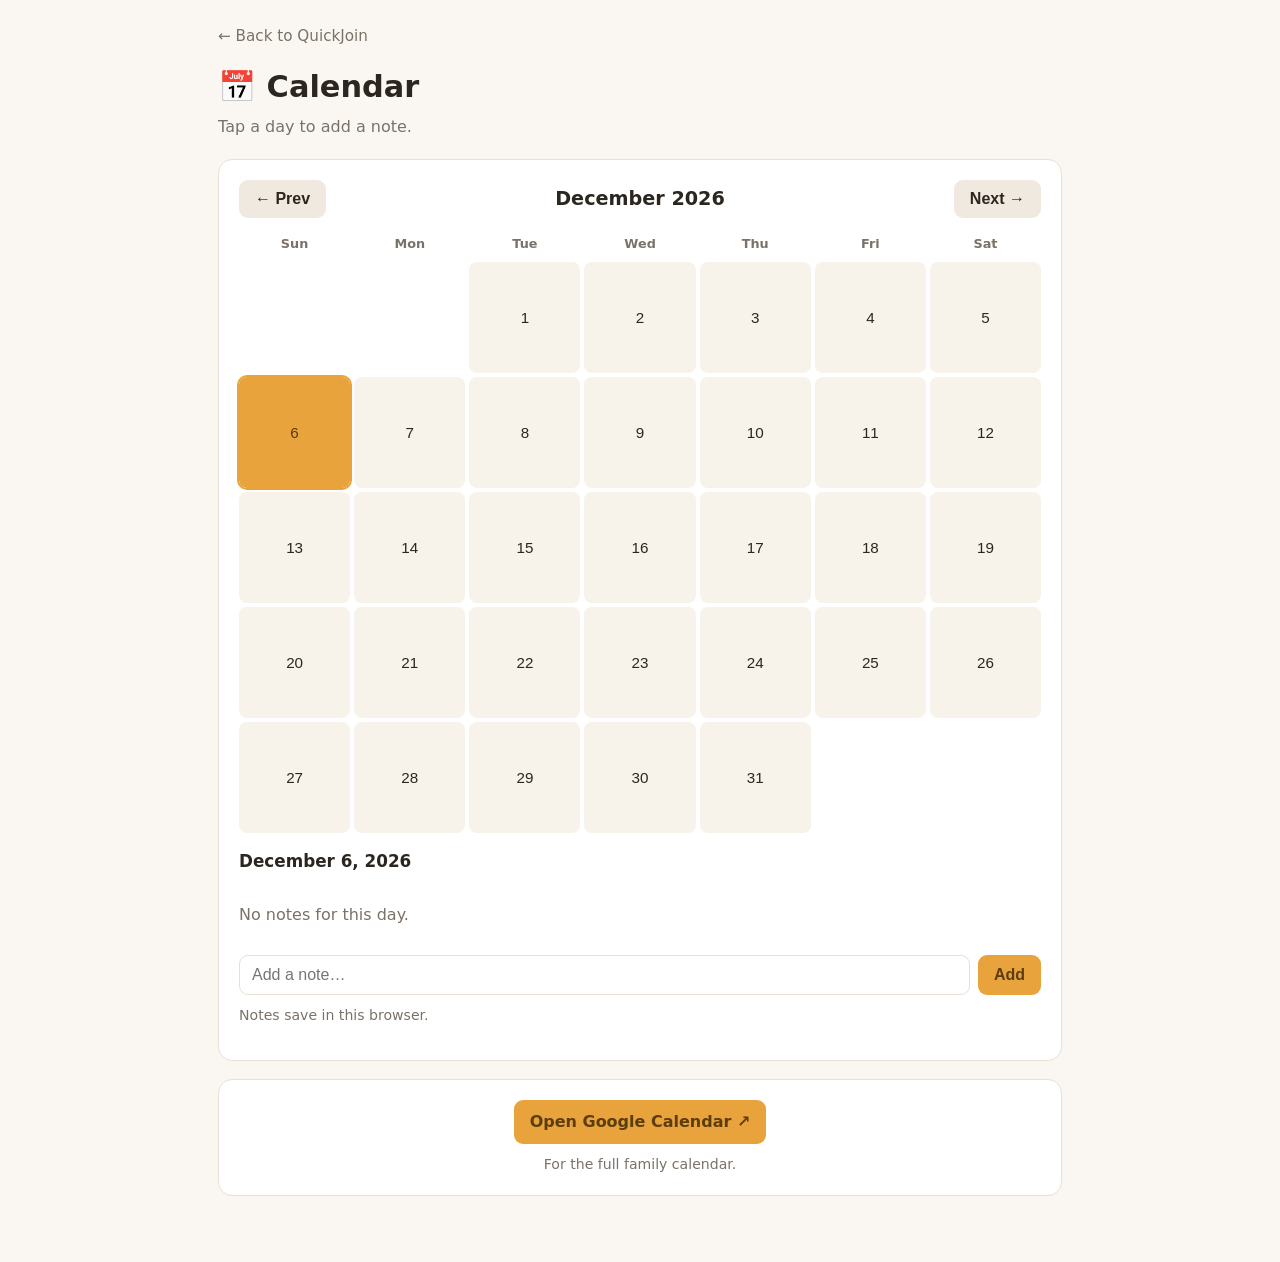
==== calendar/index.html @ f4ee483e "QuickJoin hub v1: home + tasks, games, meeting, calendar" ====
<!DOCTYPE html>
<html lang="en">
<head>
  <meta charset="UTF-8">
  <meta name="viewport" content="width=device-width, initial-scale=1.0">
  <title>Calendar — QuickJoin</title>
  <link rel="icon" href="data:image/svg+xml,<svg xmlns=%22http://www.w3.org/2000/svg%22 viewBox=%220 0 100 100%22><text y=%22.9em%22 font-size=%2290%22>📅</text></svg>">
  <link rel="stylesheet" href="/assets/style.css">
</head>
<body>
  <div class="wrap">
    <a class="back" href="/">← Back to QuickJoin</a>
    <h1 class="page-title">📅 Calendar</h1>
    <p class="sub">Tap a day to add a note.</p>

    <div class="card">
      <div class="cal-head">
        <button class="secondary" id="prev" type="button">← Prev</button>
        <h2 id="month-label"></h2>
        <button class="secondary" id="next" type="button">Next →</button>
      </div>
      <div class="cal-grid" id="cal-grid"></div>
      <div style="margin-top:16px">
        <h2 id="day-label" style="font-size:1.05rem">Today</h2>
        <ul class="plain" id="note-list"></ul>
        <p class="empty" id="note-empty">No notes for this day.</p>
        <form class="row" id="note-form" style="margin-top:10px">
          <input type="text" id="note-input" placeholder="Add a note…" autocomplete="off">
          <button type="submit">Add</button>
        </form>
      </div>
      <p class="hint">Notes save in this browser.</p>
    </div>

    <div class="card" style="text-align:center">
      <a class="btn" href="https://calendar.google.com" target="_blank" rel="noopener">Open Google Calendar ↗</a>
      <p class="hint" style="margin-bottom:0">For the full family calendar.</p>
    </div>
  </div>
  <script>
    var KEY = 'qj-cal';
    function load() { try { return JSON.parse(localStorage.getItem(KEY)) || {}; } catch (e) { return {}; } }
    function save(notes) { localStorage.setItem(KEY, JSON.stringify(notes)); }
    function keyOf(y, m, d) { return y + '-' + String(m + 1).padStart(2, '0') + '-' + String(d).padStart(2, '0'); }

    var today = new Date();
    var viewY = today.getFullYear(), viewM = today.getMonth();
    var selY = today.getFullYear(), selM = today.getMonth(), selD = today.getDate();
    var grid = document.getElementById('cal-grid');
    var label = document.getElementById('month-label');
    var MONTHS = ['January','February','March','April','May','June','July','August','September','October','November','December'];

    function renderCal() {
      var notes = load();
      label.textContent = MONTHS[viewM] + ' ' + viewY;
      grid.innerHTML = '';
      ['Sun','Mon','Tue','Wed','Thu','Fri','Sat'].forEach(function (d) {
        var s = document.createElement('div');
        s.className = 'dow'; s.textContent = d; grid.appendChild(s);
      });
      var first = new Date(viewY, viewM, 1).getDay();
      var days = new Date(viewY, viewM + 1, 0).getDate();
      for (var i = 0; i < first; i++) {
        var b = document.createElement('button');
        b.className = 'blank'; b.type = 'button'; b.disabled = true; grid.appendChild(b);
      }
      for (var d = 1; d <= days; d++) {
        (function (d) {
          var btn = document.createElement('button');
          btn.type = 'button'; btn.textContent = d;
          var k = keyOf(viewY, viewM, d);
          if (notes[k] && notes[k].length) btn.classList.add('has-note');
          if (viewY === today.getFullYear() && viewM === today.getMonth() && d === today.getDate()) btn.classList.add('today');
          if (viewY === selY && viewM === selM && d === selD) btn.classList.add('selected');
          btn.addEventListener('click', function () { selY = viewY; selM = viewM; selD = d; renderCal(); renderDay(); });
          grid.appendChild(btn);
        })(d);
      }
    }
    function renderDay() {
      var notes = load();
      var k = keyOf(selY, selM, selD);
      var list = notes[k] || [];
      document.getElementById('day-label').textContent = MONTHS[selM] + ' ' + selD + ', ' + selY;
      var ul = document.getElementById('note-list');
      ul.innerHTML = '';
      document.getElementById('note-empty').style.display = list.length ? 'none' : 'block';
      list.forEach(function (n, i) {
        var li = document.createElement('li');
        var span = document.createElement('span'); span.textContent = n;
        var x = document.createElement('button');
        x.className = 'x'; x.textContent = '✕'; x.setAttribute('aria-label', 'Delete note');
        x.addEventListener('click', function () {
          var ns = load(); ns[k].splice(i, 1);
          if (!ns[k].length) delete ns[k];
          save(ns); renderCal(); renderDay();
        });
        li.appendChild(span); li.appendChild(x); ul.appendChild(li);
      });
    }
    document.getElementById('prev').addEventListener('click', function () {
      viewM--; if (viewM < 0) { viewM = 11; viewY--; } renderCal();
    });
    document.getElementById('next').addEventListener('click', function () {
      viewM++; if (viewM > 11) { viewM = 0; viewY++; } renderCal();
    });
    document.getElementById('note-form').addEventListener('submit', function (e) {
      e.preventDefault();
      var input = document.getElementById('note-input');
      var text = input.value.trim();
      if (!text) return;
      var ns = load(); var k = keyOf(selY, selM, selD);
      (ns[k] = ns[k] || []).push(text);
      save(ns); input.value = ''; renderCal(); renderDay();
    });
    renderCal(); renderDay();
  </script>
</body>
</html>
---- assets/style.css ----
:root {
  --bg: #faf7f2;
  --card: #ffffff;
  --ink: #2b2620;
  --muted: #7a7268;
  --accent: #e8a33d;
  --accent-ink: #5c3d0e;
  --line: #e8e0d4;
  --green: #4a9e5c;
  --red: #c25b4e;
  --radius: 14px;
}
* { box-sizing: border-box; }
body {
  margin: 0;
  font-family: system-ui, -apple-system, "Segoe UI", Roboto, sans-serif;
  background: var(--bg);
  color: var(--ink);
  line-height: 1.5;
}
a { color: inherit; }
.wrap { max-width: 880px; margin: 0 auto; padding: 24px 18px 48px; }
.top { text-align: center; padding: 36px 18px 8px; }
.top h1 { font-size: 2.4rem; margin: 0 0 4px; letter-spacing: -0.5px; }
.top h1 a { text-decoration: none; }
.tagline { color: var(--muted); margin: 0 0 28px; font-size: 1.05rem; }
.tiles {
  display: grid;
  grid-template-columns: repeat(auto-fit, minmax(180px, 1fr));
  gap: 16px;
}
.tile {
  display: block;
  background: var(--card);
  border: 1px solid var(--line);
  border-radius: var(--radius);
  padding: 26px 18px;
  text-decoration: none;
  text-align: center;
  transition: transform 0.12s ease, box-shadow 0.12s ease;
}
.tile:hover { transform: translateY(-2px); box-shadow: 0 6px 18px rgba(60, 45, 20, 0.1); }
.tile .icon { font-size: 2.4rem; display: block; margin-bottom: 10px; }
.tile h2 { margin: 0 0 4px; font-size: 1.2rem; }
.tile p { margin: 0; color: var(--muted); font-size: 0.92rem; }
.back { display: inline-block; margin-bottom: 16px; color: var(--muted); text-decoration: none; font-size: 0.95rem; }
.back:hover { color: var(--ink); }
h1.page-title { font-size: 1.9rem; margin: 0 0 6px; }
.sub { color: var(--muted); margin: 0 0 20px; }
.card {
  background: var(--card);
  border: 1px solid var(--line);
  border-radius: var(--radius);
  padding: 20px;
  margin-bottom: 18px;
}
.card h2 { margin: 0 0 12px; font-size: 1.15rem; }
.row { display: flex; gap: 8px; flex-wrap: wrap; }
.row input[type="text"], .row input[type="url"] { flex: 1; min-width: 160px; }
input[type="text"], input[type="url"], input[type="number"] {
  padding: 10px 12px;
  border: 1px solid var(--line);
  border-radius: 9px;
  font-size: 1rem;
  background: #fff;
}
button, .btn {
  padding: 10px 16px;
  border: none;
  border-radius: 9px;
  background: var(--accent);
  color: var(--accent-ink);
  font-size: 1rem;
  font-weight: 600;
  cursor: pointer;
  text-decoration: none;
  display: inline-block;
}
button:hover, .btn:hover { filter: brightness(0.96); }
button.secondary { background: #efe9df; color: var(--ink); }
button.danger { background: #f3e2de; color: var(--red); }
ul.plain { list-style: none; margin: 12px 0 0; padding: 0; }
ul.plain li {
  display: flex;
  align-items: center;
  gap: 10px;
  padding: 9px 4px;
  border-bottom: 1px solid var(--line);
}
ul.plain li:last-child { border-bottom: none; }
ul.plain li.done span { text-decoration: line-through; color: var(--muted); }
ul.plain li span { flex: 1; word-break: break-word; }
ul.plain li input[type="checkbox"] { width: 18px; height: 18px; accent-color: var(--green); cursor: pointer; }
.x {
  background: none; border: none; color: var(--muted);
  font-size: 1.1rem; cursor: pointer; padding: 2px 6px;
}
.x:hover { color: var(--red); }
.hint { color: var(--muted); font-size: 0.88rem; margin-top: 10px; }
.empty { color: var(--muted); padding: 12px 0; }
footer { text-align: center; color: var(--muted); font-size: 0.88rem; padding: 24px 0 8px; }

/* Tic-tac-toe */
.ttt {
  display: grid;
  grid-template-columns: repeat(3, 84px);
  gap: 6px;
  margin: 12px 0;
}
.ttt button {
  width: 84px; height: 84px;
  font-size: 2rem; font-weight: 700;
  background: #f3ede3; color: var(--ink);
  border-radius: 10px; padding: 0;
}
.status { font-weight: 600; margin: 8px 0; }

/* Memory match */
.memory {
  display: grid;
  grid-template-columns: repeat(4, 1fr);
  gap: 8px;
  max-width: 420px;
  margin: 12px 0;
}
.memory button {
  aspect-ratio: 1;
  font-size: 1.7rem;
  background: #f3ede3; color: var(--ink);
  border-radius: 10px; padding: 0;
}
.memory button.matched { background: #dcefdF; }

/* Calendar */
.cal-head { display: flex; align-items: center; justify-content: space-between; margin-bottom: 12px; }
.cal-head h2 { margin: 0; font-size: 1.2rem; }
.cal-grid { display: grid; grid-template-columns: repeat(7, 1fr); gap: 4px; }
.cal-grid .dow { text-align: center; font-size: 0.8rem; color: var(--muted); font-weight: 600; padding: 4px 0; }
.cal-grid button {
  aspect-ratio: 1;
  background: #f7f2ea; color: var(--ink);
  border-radius: 8px; padding: 0;
  font-size: 0.95rem; font-weight: 500;
  position: relative;
}
.cal-grid button.blank { background: transparent; cursor: default; }
.cal-grid button.today { outline: 2px solid var(--accent); }
.cal-grid button.selected { background: var(--accent); color: var(--accent-ink); }
.cal-grid button.has-note::after {
  content: "";
  position: absolute;
  bottom: 6px; left: 50%;
  transform: translateX(-50%);
  width: 6px; height: 6px;
  border-radius: 50%;
  background: var(--green);
}
@media (max-width: 520px) {
  .ttt { grid-template-columns: repeat(3, 1fr); }
  .ttt button { width: 100%; height: 76px; }
  .memory { grid-template-columns: repeat(3, 1fr); }
}
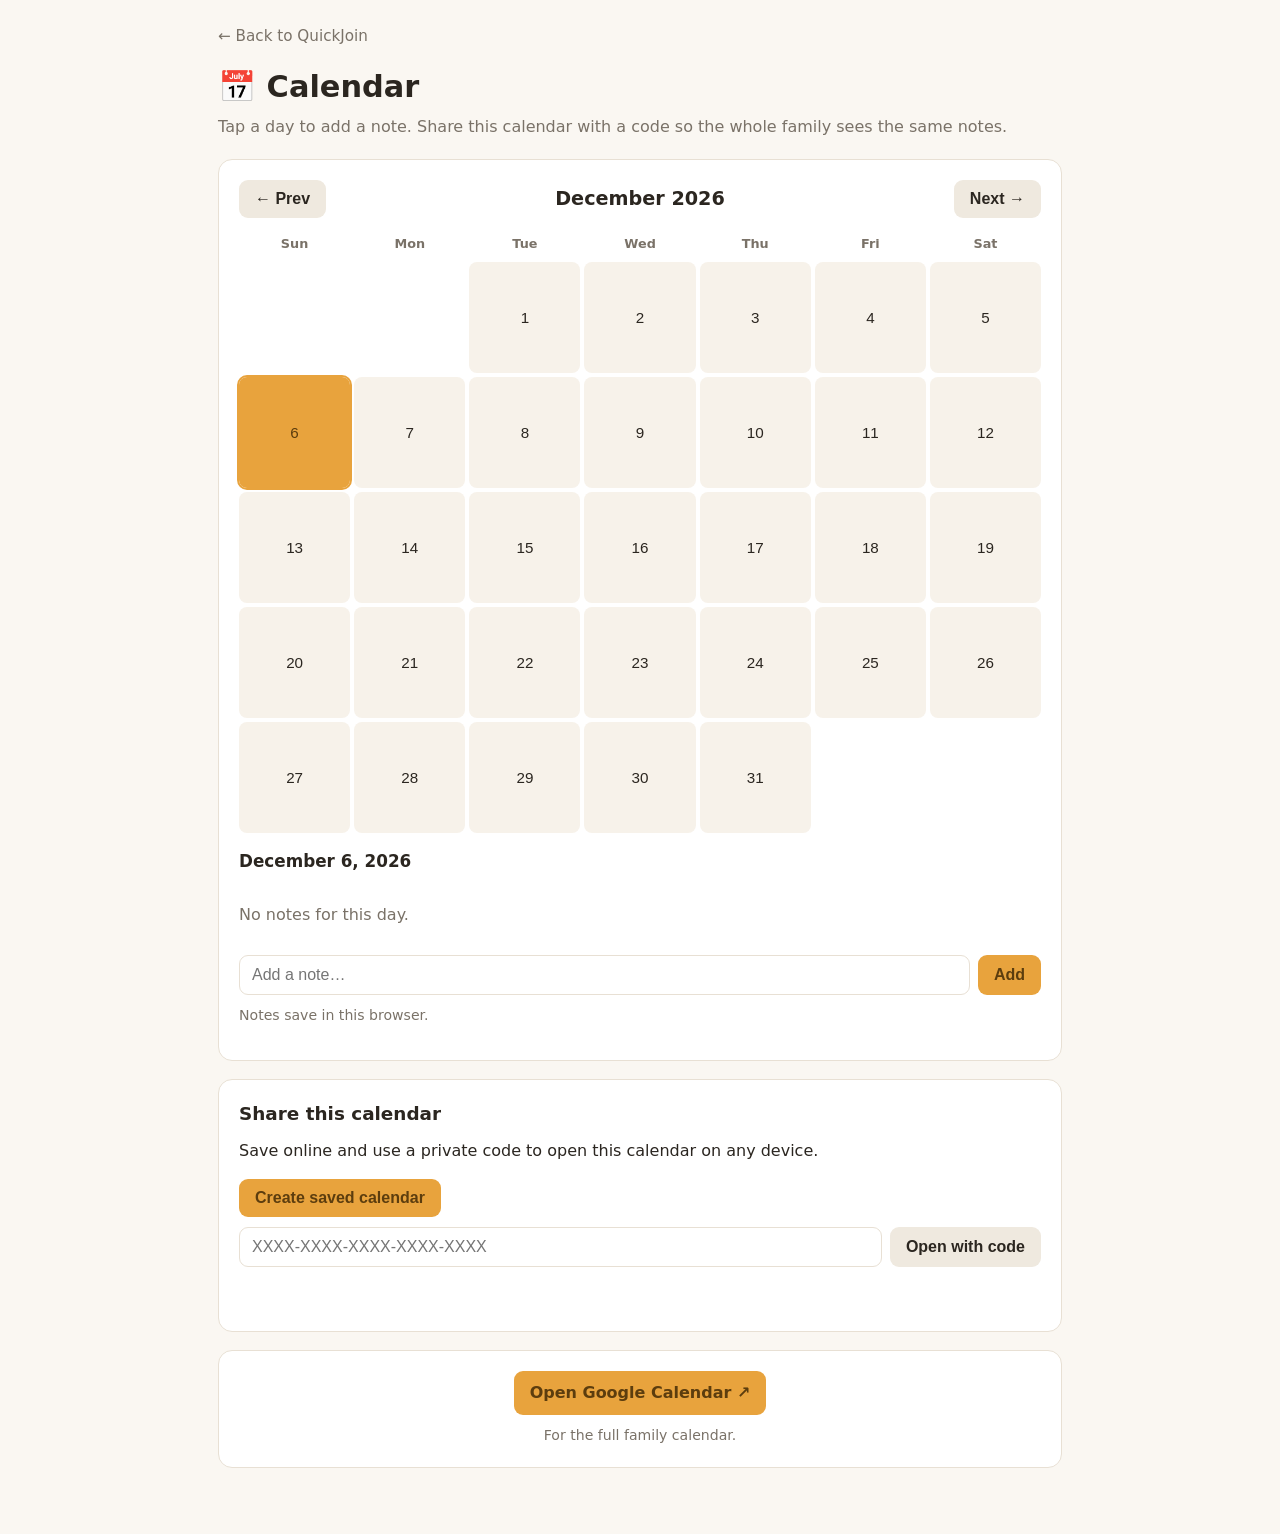
==== commit 650d9b29: "Task app in hub + share codes for tasks, calendar, meeting" ====
--- a/calendar/index.html
+++ b/calendar/index.html
@@ -6,12 +6,16 @@
   <title>Calendar — QuickJoin</title>
   <link rel="icon" href="data:image/svg+xml,<svg xmlns=%22http://www.w3.org/2000/svg%22 viewBox=%220 0 100 100%22><text y=%22.9em%22 font-size=%2290%22>📅</text></svg>">
   <link rel="stylesheet" href="/assets/style.css">
+  <style>
+    .share-code{font:600 1rem ui-monospace,monospace;letter-spacing:1px}
+    [hidden]{display:none!important}
+  </style>
 </head>
 <body>
   <div class="wrap">
     <a class="back" href="/">← Back to QuickJoin</a>
     <h1 class="page-title">📅 Calendar</h1>
-    <p class="sub">Tap a day to add a note.</p>
+    <p class="sub">Tap a day to add a note. Share this calendar with a code so the whole family sees the same notes.</p>
 
     <div class="card">
       <div class="cal-head">
@@ -29,7 +33,33 @@
           <button type="submit">Add</button>
         </form>
       </div>
-      <p class="hint">Notes save in this browser.</p>
+      <p class="hint" id="storage-hint">Notes save in this browser.</p>
+    </div>
+
+    <div class="card">
+      <h2>Share this calendar</h2>
+      <p id="share-desc" style="margin-top:0">Save online and use a private code to open this calendar on any device.</p>
+      <div id="local-controls">
+        <div class="row">
+          <button type="button" id="create-cal">Create saved calendar</button>
+        </div>
+        <div class="row" style="margin-top:10px">
+          <input type="text" id="join-code" placeholder="XXXX-XXXX-XXXX-XXXX-XXXX" autocomplete="off" spellcheck="false" maxlength="40" style="flex:1;min-width:0">
+          <button type="button" class="secondary" id="join-cal">Open with code</button>
+        </div>
+      </div>
+      <div id="shared-controls" hidden>
+        <label for="share-code">Your save &amp; share code</label>
+        <input type="text" id="share-code" class="share-code" readonly style="width:100%">
+        <div class="row" style="margin-top:10px">
+          <button type="button" class="secondary" id="copy-code">Copy code</button>
+          <button type="button" class="secondary" id="copy-link">Copy share link</button>
+          <button type="button" class="secondary" id="refresh-cal">Refresh now</button>
+          <button type="button" class="secondary" id="leave-cal">Back to device calendar</button>
+        </div>
+        <p class="hint">Keep your code and share link safe. Anyone with either can view and change notes on this calendar. A lost code cannot be recovered.</p>
+      </div>
+      <p class="hint" id="sync-state" role="status" style="min-height:20px"></p>
     </div>
 
     <div class="card" style="text-align:center">
@@ -39,9 +69,14 @@
   </div>
   <script>
     var KEY = 'qj-cal';
-    function load() { try { return JSON.parse(localStorage.getItem(KEY)) || {}; } catch (e) { return {}; } }
-    function save(notes) { localStorage.setItem(KEY, JSON.stringify(notes)); }
+    var CODE_KEY = 'qj-calendar-code';
+    function loadLocal() { try { var n = JSON.parse(localStorage.getItem(KEY)) || {}; return (n && typeof n === 'object') ? n : {}; } catch (e) { return {}; } }
+    function saveLocal() { try { localStorage.setItem(KEY, JSON.stringify(notes)); } catch (e) {} }
     function keyOf(y, m, d) { return y + '-' + String(m + 1).padStart(2, '0') + '-' + String(d).padStart(2, '0'); }
+
+    var notes = loadLocal();
+    var activeCode = '', version = -1, busy = false, reading = false, session = 0, ready = false;
+    var remembered = ''; try { remembered = localStorage.getItem(CODE_KEY) || ''; } catch (e) {}
 
     var today = new Date();
     var viewY = today.getFullYear(), viewM = today.getMonth();
@@ -51,7 +86,6 @@
     var MONTHS = ['January','February','March','April','May','June','July','August','September','October','November','December'];
 
     function renderCal() {
-      var notes = load();
       label.textContent = MONTHS[viewM] + ' ' + viewY;
       grid.innerHTML = '';
       ['Sun','Mon','Tue','Wed','Thu','Fri','Sat'].forEach(function (d) {
@@ -78,7 +112,6 @@
       }
     }
     function renderDay() {
-      var notes = load();
       var k = keyOf(selY, selM, selD);
       var list = notes[k] || [];
       document.getElementById('day-label').textContent = MONTHS[selM] + ' ' + selD + ', ' + selY;
@@ -90,13 +123,28 @@
         var span = document.createElement('span'); span.textContent = n;
         var x = document.createElement('button');
         x.className = 'x'; x.textContent = '✕'; x.setAttribute('aria-label', 'Delete note');
-        x.addEventListener('click', function () {
-          var ns = load(); ns[k].splice(i, 1);
-          if (!ns[k].length) delete ns[k];
-          save(ns); renderCal(); renderDay();
-        });
+        x.addEventListener('click', function () { deleteNote(k, i); });
         li.appendChild(span); li.appendChild(x); ul.appendChild(li);
       });
+    }
+    function clone(o) { return JSON.parse(JSON.stringify(o)); }
+    function persist(candidate) {
+      if (!activeCode) { notes = candidate; saveLocal(); renderCal(); renderDay(); return; }
+      pushNotes(candidate);
+    }
+    function addNote(text) {
+      if (busy) return;
+      var k = keyOf(selY, selM, selD);
+      var candidate = clone(notes);
+      (candidate[k] = candidate[k] || []).push(text);
+      persist(candidate);
+    }
+    function deleteNote(k, i) {
+      if (busy) return;
+      var candidate = clone(notes);
+      candidate[k].splice(i, 1);
+      if (!candidate[k].length) delete candidate[k];
+      persist(candidate);
     }
     document.getElementById('prev').addEventListener('click', function () {
       viewM--; if (viewM < 0) { viewM = 11; viewY--; } renderCal();
@@ -108,12 +156,136 @@
       e.preventDefault();
       var input = document.getElementById('note-input');
       var text = input.value.trim();
-      if (!text) return;
-      var ns = load(); var k = keyOf(selY, selM, selD);
-      (ns[k] = ns[k] || []).push(text);
-      save(ns); input.value = ''; renderCal(); renderDay();
-    });
-    renderCal(); renderDay();
+      if (!text || busy) return;
+      input.value = '';
+      addNote(text);
+    });
+
+    // ---- sharing (same code system as the task list) ----
+    function setSync(msg) { document.getElementById('sync-state').textContent = msg; }
+    function shareURL() {
+      var url = new URL(location.pathname, location.origin);
+      url.hash = new URLSearchParams({ calendar: activeCode }).toString();
+      return url.href;
+    }
+    function mode() {
+      var shared = !!activeCode;
+      document.getElementById('local-controls').hidden = shared;
+      document.getElementById('shared-controls').hidden = !shared;
+      document.getElementById('share-code').value = activeCode;
+      document.getElementById('share-desc').textContent = shared
+        ? 'Changes sync automatically with everyone using this code.'
+        : 'Save online and use a private code to open this calendar on any device.';
+      document.getElementById('storage-hint').textContent = shared
+        ? 'Shared calendar · refreshes every 10 seconds'
+        : 'Notes save in this browser.';
+    }
+    function lock(value) {
+      busy = value;
+      document.querySelectorAll('#note-input, #note-form button, #note-list .x, #create-cal, #join-cal, #leave-cal, #refresh-cal')
+        .forEach(function (el) { el.disabled = value; });
+    }
+    async function api(code, body) {
+      var headers = {};
+      if (code) headers['X-Calendar-Code'] = code;
+      if (body) headers['Content-Type'] = 'application/json';
+      var response = await fetch('/api/calendars', {
+        method: body ? 'POST' : 'GET', headers: headers,
+        body: body ? JSON.stringify(body) : undefined,
+        cache: 'no-store', signal: AbortSignal.timeout(15000)
+      });
+      var result;
+      try { result = await response.json(); } catch (e) { throw Error('Could not connect. Please try again.'); }
+      if (!response.ok) throw Error(result.error || 'Could not save. Try again.');
+      return result;
+    }
+    function remember() {
+      try {
+        if (activeCode) localStorage.setItem(CODE_KEY, activeCode);
+        else localStorage.removeItem(CODE_KEY);
+      } catch (e) { setSync('Save your code — this browser cannot remember it.'); }
+    }
+    function accept(data) {
+      if (data.version > version) {
+        notes = data.notes; version = data.version; saveLocal(); renderCal(); renderDay();
+      }
+    }
+    async function connect(code, creating) {
+      if (busy) return; lock(true);
+      setSync(creating ? 'Saving your calendar…' : 'Opening your calendar…');
+      try {
+        var data = await api(code, creating ? { action: 'create', notes: notes } : undefined);
+        session++;
+        activeCode = creating ? data.code : code.toUpperCase().replace(/[\s-]/g, '').match(/.{4}/g).join('-');
+        version = -1; ready = true; accept(data); remember(); mode();
+        if (new URLSearchParams(location.hash.slice(1)).has('calendar')) history.replaceState(null, '', location.pathname + location.search);
+        setSync(creating ? 'Saved online. Copy your code to reopen or share this calendar.' : 'Connected. Your saved calendar is up to date.');
+      } catch (e) { setSync(e.message); }
+      finally { lock(false); }
+    }
+    async function refresh() {
+      if (!activeCode || busy || reading || document.hidden) return;
+      reading = true; var current = session; var code = activeCode;
+      try {
+        var data = await api(code);
+        if (current === session && !busy) {
+          accept(data); ready = true;
+          setSync('Up to date · checked ' + new Date().toLocaleTimeString([], { hour: 'numeric', minute: '2-digit' }));
+        }
+      } catch (e) { if (current === session) setSync('Connection interrupted. ' + e.message); }
+      finally { reading = false; }
+    }
+    async function pushNotes(candidate) {
+      if (busy || !ready) return false;
+      lock(true); session++; setSync('Saving…');
+      try {
+        var data = await api(activeCode, { action: 'save', notes: candidate });
+        accept(data);
+        setSync('Saved. Everyone with the code will see this change.');
+        return true;
+      } catch (e) { setSync('Not saved. ' + e.message); return false; }
+      finally { lock(false); }
+    }
+    document.getElementById('create-cal').addEventListener('click', function () { connect('', true); });
+    document.getElementById('join-cal').addEventListener('click', function () { connect(document.getElementById('join-code').value.trim()); });
+    document.getElementById('join-code').addEventListener('keydown', function (e) {
+      if (e.key === 'Enter') { e.preventDefault(); connect(document.getElementById('join-code').value.trim()); }
+    });
+    document.getElementById('copy-code').addEventListener('click', async function () {
+      try { await navigator.clipboard.writeText(activeCode); setSync('Code copied. Share it only with people you trust.'); }
+      catch (e) {
+        var el = document.getElementById('share-code');
+        el.focus(); el.select(); setSync('Select and copy the highlighted code.');
+      }
+    });
+    document.getElementById('copy-link').addEventListener('click', async function () {
+      if (!activeCode) return;
+      var link = shareURL();
+      try { await navigator.clipboard.writeText(link); setSync('Share link copied. It opens this calendar automatically.'); }
+      catch (e) { setSync('Copy this link: ' + link); }
+    });
+    document.getElementById('refresh-cal').addEventListener('click', refresh);
+    document.getElementById('leave-cal').addEventListener('click', function () {
+      if (busy) return;
+      session++; activeCode = ''; ready = false; version = -1;
+      notes = loadLocal(); remember(); mode(); renderCal(); renderDay();
+      setSync('Back to your device calendar. Your online calendar is still saved with its code.');
+    });
+    setInterval(refresh, 10000);
+    window.addEventListener('online', refresh);
+    document.addEventListener('visibilitychange', refresh);
+    mode(); renderCal(); renderDay();
+    function openIncoming() {
+      var incomingCode = new URLSearchParams(location.hash.slice(1)).get('calendar');
+      if (incomingCode === null) return false;
+      if (busy) { setTimeout(openIncoming, 250); return true; }
+      var normalized = incomingCode.toUpperCase().replace(/[\s-]/g, '');
+      if (/^[A-HJ-NP-Z2-9]{20}$/.test(normalized)) connect(normalized);
+      else setSync('This share link has an invalid code. Ask the sender to copy a new link.');
+      return true;
+    }
+    window.addEventListener('hashchange', openIncoming);
+    if (!openIncoming() && remembered) connect(remembered);
   </script>
 </body>
 </html>
